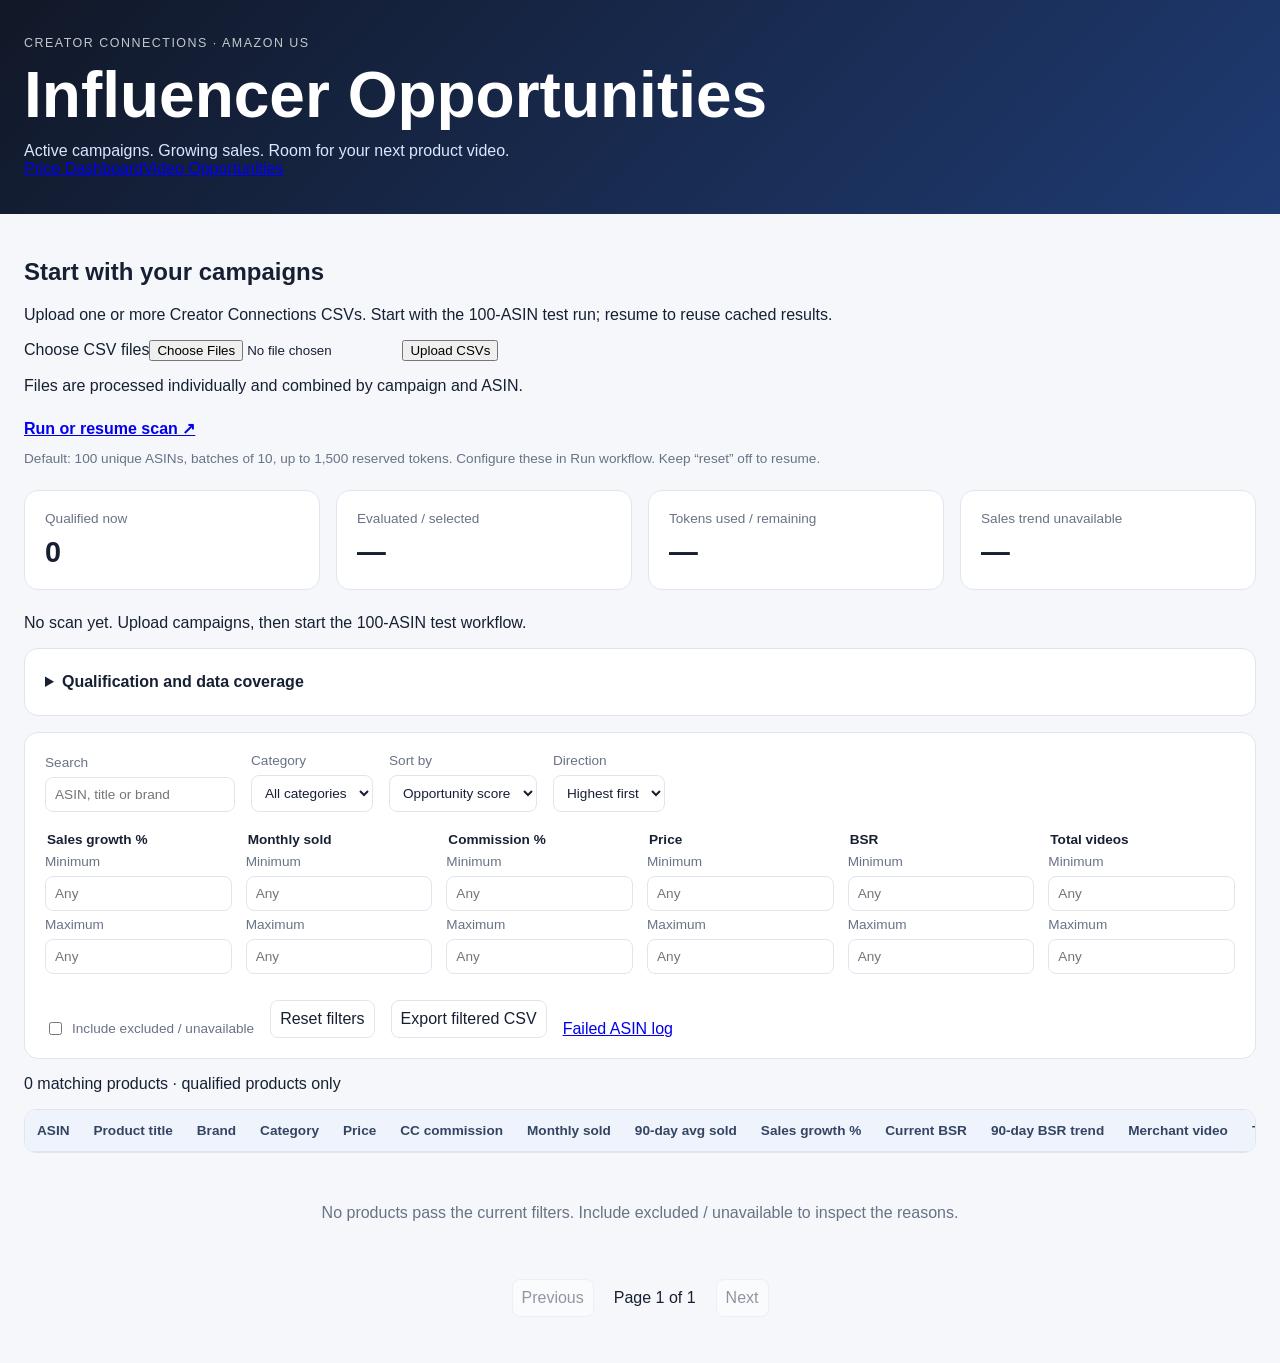
==== influencer-video-opportunities.html @ e337c371 "Add bounded Creator Connections influencer opportunity pipeline" ====
<!doctype html>
<html lang="en"><head><meta charset="utf-8"><meta name="viewport" content="width=device-width, initial-scale=1"><title>Influencer Opportunities | Keepa Dashboard</title><link rel="stylesheet" href="styles.css"><link rel="stylesheet" href="influencer.css"></head>
<body><header class="site-header"><p class="eyebrow">Creator Connections · Amazon US</p><h1>Influencer Opportunities</h1><p class="subtitle">Active campaigns. Growing sales. Room for your next product video.</p><nav class="page-nav" aria-label="Dashboard pages"><a href="index.html">Price Dashboard</a><a class="active" href="influencer-video-opportunities.html">Video Opportunities</a></nav></header>
<main class="container opportunity-container">
<section class="creator-upload"><div><h2>Start with your campaigns</h2><p>Upload one or more Creator Connections CSVs. Start with the 100-ASIN test run; resume to reuse cached results.</p></div>
<form id="creatorCsvUploadForm" class="creator-upload-form"><label class="creator-file-box" for="creatorCsvFile"><span id="creatorCsvFileName">Choose CSV files</span><input id="creatorCsvFile" type="file" accept=".csv,text/csv" multiple required></label><button class="creator-upload-button" type="submit">Upload CSVs</button></form>
<p id="creatorCsvUploadStatus" role="status">Files are processed individually and combined by campaign and ASIN.</p><a class="action-link" href="https://github.com/Mhhickma/Dashboard/actions/workflows/update-influencer-opportunities.yml" target="_blank" rel="noopener">Run or resume scan ↗</a><p class="small">Default: 100 unique ASINs, batches of 10, up to 1,500 reserved tokens. Configure these in Run workflow. Keep “reset” off to resume.</p></section>
<section class="opportunity-metrics" aria-label="Scan summary"><div><span>Qualified now</span><strong id="qualifiedCount">—</strong></div><div><span>Evaluated / selected</span><strong id="evaluatedCount">—</strong></div><div><span>Tokens used / remaining</span><strong id="tokenCount">—</strong></div><div><span>Sales trend unavailable</span><strong id="unavailableCount">—</strong></div></section>
<p id="scanStatus" role="status">Loading scan status…</p>
<details class="opportunity-note"><summary>Qualification and data coverage</summary><p>Every qualified row has an active campaign with commission ≥10%, is not apparel, has a merchant/brand/seller video and fewer than 5 observed videos, and has monthly sold ≥110% of its valid 90-day average. Missing sales history cannot pass. PPE and functional gear remain eligible.</p><p>Monthly sold is Amazon’s bracketed “bought in past month” metric, not exact units. The average uses a full 90-day time-weighted history. Video counts are Keepa-observed carousel/community counts after a successful refresh; Amazon-wide completeness is not guaranteed. Missing metadata is not zero.</p><p>Positive BSR trend means current rank is lower (better) than its historical average. It never substitutes for sales growth. Score ranks qualified rows only. Budget and slots belong to the best-commission campaign; open campaign details to compare all campaigns. Dates use UTC.</p></details>
<section class="opportunity-controls" aria-label="Filter opportunities"><div class="control-row"><label>Search<input id="opportunitySearch" type="search" placeholder="ASIN, title or brand"></label><label>Category<select id="categoryFilter"><option value="">All categories</option></select></label><label>Sort by<select id="opportunitySort"></select></label><label>Direction<select id="sortDirection"><option value="desc">Highest first</option><option value="asc">Lowest first</option></select></label></div><div id="numericFilters" class="numeric-filters"></div><div class="control-row"><label class="check-label"><input type="checkbox" id="showExcluded"> Include excluded / unavailable</label><button id="resetFilters" type="button">Reset filters</button><button id="exportCsv" type="button">Export filtered CSV</button><a href="data/influencer/failures.json" target="_blank" rel="noopener">Failed ASIN log</a></div></section>
<p id="resultCount" aria-live="polite"></p><div class="table-scroll" role="region" aria-label="Opportunity results" tabindex="0"><table><caption class="sr-only">Creator Connections product opportunities</caption><thead id="resultHead"></thead><tbody id="resultBody"></tbody></table></div><p id="emptyResults" class="opportunity-empty" hidden>No products pass the current filters. Include excluded / unavailable to inspect the reasons.</p><div class="pagination"><button id="previousPage" type="button">Previous</button><span id="pageLabel"></span><button id="nextPage" type="button">Next</button></div>
<dialog id="campaignDialog"><button id="closeCampaigns" type="button">Close</button><h2>Campaign details</h2><div id="campaignDetails"></div></dialog></main><script src="creator-upload.js"></script><script src="influencer-opportunities.js"></script></body></html>
---- styles.css ----
:root {
  color-scheme: light;
  --bg: #f5f7fb;
  --card: #ffffff;
  --text: #172033;
  --muted: #687386;
  --border: #dfe5ef;
  --accent: #1f6feb;
  --accent-dark: #174ea6;
  --good: #137333;
  --danger: #b42318;
  --warning: #92400e;
}

* {
  box-sizing: border-box;
}

body {
  margin: 0;
  font-family: Arial, Helvetica, sans-serif;
  background: var(--bg);
  color: var(--text);
}

.site-header {
  background: linear-gradient(135deg, #111827, #1f3b73);
  color: white;
  padding: 36px 24px;
}

.site-header h1 {
  margin: 0;
  font-size: clamp(2rem, 5vw, 4rem);
}

.eyebrow {
  margin: 0 0 8px;
  text-transform: uppercase;
  letter-spacing: 0.12em;
  font-size: 0.78rem;
  opacity: 0.75;
}

.subtitle {
  margin: 10px 0 0;
  color: #dbe7ff;
}

.container {
  max-width: 1200px;
  margin: 0 auto;
  padding: 24px;
}

.toolbar {
  display: flex;
  justify-content: space-between;
  gap: 16px;
  align-items: center;
  background: var(--card);
  border: 1px solid var(--border);
  border-radius: 18px;
  padding: 16px;
  box-shadow: 0 8px 24px rgba(17, 24, 39, 0.08);
  margin-bottom: 24px;
}

.toolbar p {
  margin: 4px 0 0;
  color: var(--muted);
  font-size: 0.95rem;
}

.toolbar-controls {
  display: flex;
  align-items: center;
  justify-content: flex-end;
  gap: 12px;
  flex-wrap: wrap;
}

.sort-control {
  display: flex;
  align-items: center;
  gap: 8px;
  color: var(--muted);
  font-size: 0.9rem;
  font-weight: 700;
}

select,
input[type="search"] {
  padding: 12px 14px;
  border: 1px solid var(--border);
  border-radius: 999px;
  font-size: 1rem;
  background: white;
  color: var(--text);
}

input[type="search"] {
  width: min(360px, 100%);
}

.card-grid {
  display: grid;
  grid-template-columns: repeat(auto-fill, minmax(280px, 1fr));
  gap: 20px;
}

.card {
  background: var(--card);
  border: 1px solid var(--border);
  border-radius: 20px;
  overflow: hidden;
  box-shadow: 0 8px 24px rgba(17, 24, 39, 0.08);
  display: flex;
  flex-direction: column;
}

.image-wrap {
  position: relative;
  background: #f0f3f9;
  height: 190px;
  display: flex;
  align-items: center;
  justify-content: center;
  padding: 14px;
  text-decoration: none;
  color: var(--muted);
}

.image-wrap img {
  max-width: 96%;
  max-height: 165px;
  object-fit: contain;
  position: relative;
  z-index: 2;
  mix-blend-mode: multiply;
}

.image-placeholder {
  position: absolute;
  inset: 0;
  display: flex;
  flex-direction: column;
  align-items: center;
  justify-content: center;
  gap: 6px;
  padding: 20px;
  text-align: center;
  color: var(--muted);
}

.image-wrap:not(.image-missing) img + .image-placeholder {
  display: none;
}

.image-placeholder span {
  font-weight: 700;
}

.image-placeholder small {
  font-size: 0.8rem;
}

.card-body {
  padding: 16px;
  display: flex;
  flex-direction: column;
  gap: 12px;
  flex: 1;
}

.card-top-row {
  display: flex;
  align-items: flex-start;
  justify-content: space-between;
  gap: 8px;
}

.card-actions {
  display: flex;
  flex-direction: column;
  gap: 6px;
  align-items: flex-end;
}

.card h2 {
  font-size: 1rem;
  line-height: 1.35;
  margin: 0;
}

.asin {
  color: var(--muted);
  font-size: 0.88rem;
}

.price-row {
  display: grid;
  grid-template-columns: 1fr 1fr;
  gap: 10px;
}

.price-box {
  background: #f7f9fc;
  border: 1px solid var(--border);
  border-radius: 14px;
  padding: 10px;
}

.price-box span {
  display: block;
  color: var(--muted);
  font-size: 0.78rem;
  margin-bottom: 4px;
}

.price-box strong {
  font-size: 1.1rem;
}

.badge {
  display: inline-flex;
  align-items: center;
  width: fit-content;
  border-radius: 999px;
  padding: 7px 10px;
  background: #e6f4ea;
  color: var(--good);
  font-weight: 700;
  font-size: 0.9rem;
}

.deal-time {
  display: flex;
  justify-content: space-between;
  gap: 8px;
  color: var(--muted);
  font-size: 0.82rem;
}

button {
  font-family: inherit;
}

.hide-card,
.remove-card,
.reset-hidden,
.copy-remove,
.clear-remove {
  border: 1px solid var(--border);
  border-radius: 999px;
  padding: 6px 10px;
  background: white;
  color: var(--muted);
  font-weight: 700;
  cursor: pointer;
  font-size: 0.78rem;
  white-space: nowrap;
}

.hide-card:hover,
.reset-hidden:hover,
.copy-remove:hover,
.clear-remove:hover {
  background: #f7f9fc;
  color: var(--text);
}

.remove-card {
  border-color: #fecaca;
  color: var(--danger);
}

.remove-card:hover {
  background: #fef2f2;
}

.copy-remove {
  border-color: #fed7aa;
  color: var(--warning);
}

.clear-remove {
  color: var(--danger);
}

.count-note {
  color: var(--muted);
  font-size: 0.85rem;
  margin-left: 8px;
}

.button {
  display: block;
  text-align: center;
  text-decoration: none;
  border-radius: 14px;
  padding: 12px;
  background: var(--accent);
  color: white;
  font-weight: 700;
  margin-top: auto;
}

.button:hover {
  background: var(--accent-dark);
}

.empty {
  text-align: center;
  background: var(--card);
  border: 1px solid var(--border);
  border-radius: 20px;
  padding: 32px;
}

@media (max-width: 700px) {
  .toolbar {
    align-items: stretch;
    flex-direction: column;
  }

  .toolbar-controls {
    align-items: stretch;
    justify-content: flex-start;
    flex-direction: column;
  }

  .sort-control {
    align-items: stretch;
    flex-direction: column;
  }

  input[type="search"],
  select {
    width: 100%;
  }

  .image-wrap {
    height: 175px;
  }

  .image-wrap img {
    max-height: 150px;
  }

  .card-top-row {
    flex-direction: column;
  }

  .card-actions {
    flex-direction: row;
    align-items: center;
  }
}
---- influencer.css ----
.opportunity-container{max-width:1700px}.opportunity-metrics{display:grid;grid-template-columns:repeat(4,1fr);gap:16px;margin:24px 0}.opportunity-metrics>div,.opportunity-controls,.opportunity-note{background:var(--card);border:1px solid var(--border);border-radius:14px;padding:20px}.opportunity-metrics span{display:block;color:var(--muted);font-size:.85rem}.opportunity-metrics strong{display:block;font-size:1.8rem;margin-top:10px}.opportunity-note{margin:16px 0;line-height:1.6}.opportunity-note summary{cursor:pointer;font-weight:bold}.control-row{display:flex;gap:16px;flex-wrap:wrap;align-items:end}.opportunity-controls label{display:flex;flex-direction:column;gap:7px;font-size:.85rem;color:var(--muted)}.opportunity-controls input,.opportunity-controls select,.opportunity-controls button,.pagination button,dialog button{border:1px solid var(--border);border-radius:8px;padding:9px;background:white;color:var(--text);font:inherit}.opportunity-controls select{max-width:300px}.numeric-filters{display:grid;grid-template-columns:repeat(6,1fr);gap:14px;margin:20px 0}.numeric-filters fieldset{border:0;padding:0;margin:0;min-width:0}.numeric-filters legend{font-size:.85rem;font-weight:bold;margin-bottom:7px}.numeric-filters input{width:100%;margin-bottom:6px}.opportunity-controls .check-label{flex-direction:row;align-items:center}.table-scroll{overflow:auto;border:1px solid var(--border);border-radius:12px;background:white}table{border-collapse:collapse;width:100%;font-size:.85rem}th,td{padding:13px 12px;text-align:left;border-bottom:1px solid var(--border);white-space:nowrap}th{background:#eef3fc;position:sticky;top:0;color:#344563}td.title-cell{min-width:220px;max-width:320px;white-space:normal;line-height:1.4}td.category-cell{max-width:240px;white-space:normal}.qualified-badge{color:var(--good);font-weight:bold}.excluded-badge{color:var(--warning)}.pagination{display:flex;justify-content:center;align-items:center;gap:20px;margin:22px}.opportunity-empty{text-align:center;padding:35px;color:var(--muted)}.action-link{display:inline-block;margin-top:8px;font-weight:bold}.small{font-size:.85rem;color:var(--muted)}dialog{max-width:900px;width:90vw;max-height:85vh;border:1px solid var(--border);border-radius:16px;padding:24px}dialog::backdrop{background:#17203388}dialog article{border-top:1px solid var(--border);padding:16px 0}dialog dl{display:grid;grid-template-columns:180px 1fr;gap:8px}dialog dd{margin:0;overflow-wrap:anywhere}button{cursor:pointer}button:disabled{opacity:.45;cursor:default}:focus-visible{outline:3px solid #1f6feb;outline-offset:3px}.sr-only{position:absolute;width:1px;height:1px;overflow:hidden;clip:rect(0,0,0,0)}@media(max-width:900px){.opportunity-metrics{grid-template-columns:repeat(2,1fr)}.numeric-filters{grid-template-columns:repeat(3,1fr)}.opportunity-container{padding:16px}}@media(max-width:520px){.opportunity-metrics strong{font-size:1.3rem}.numeric-filters{grid-template-columns:repeat(2,1fr)}.control-row>label{width:100%}.opportunity-controls select{max-width:100%}}

.table-scroll{max-height:70vh}th:first-child,td:first-child{position:sticky;left:0;background:white;z-index:1}th:first-child{background:#eef3fc;z-index:2}
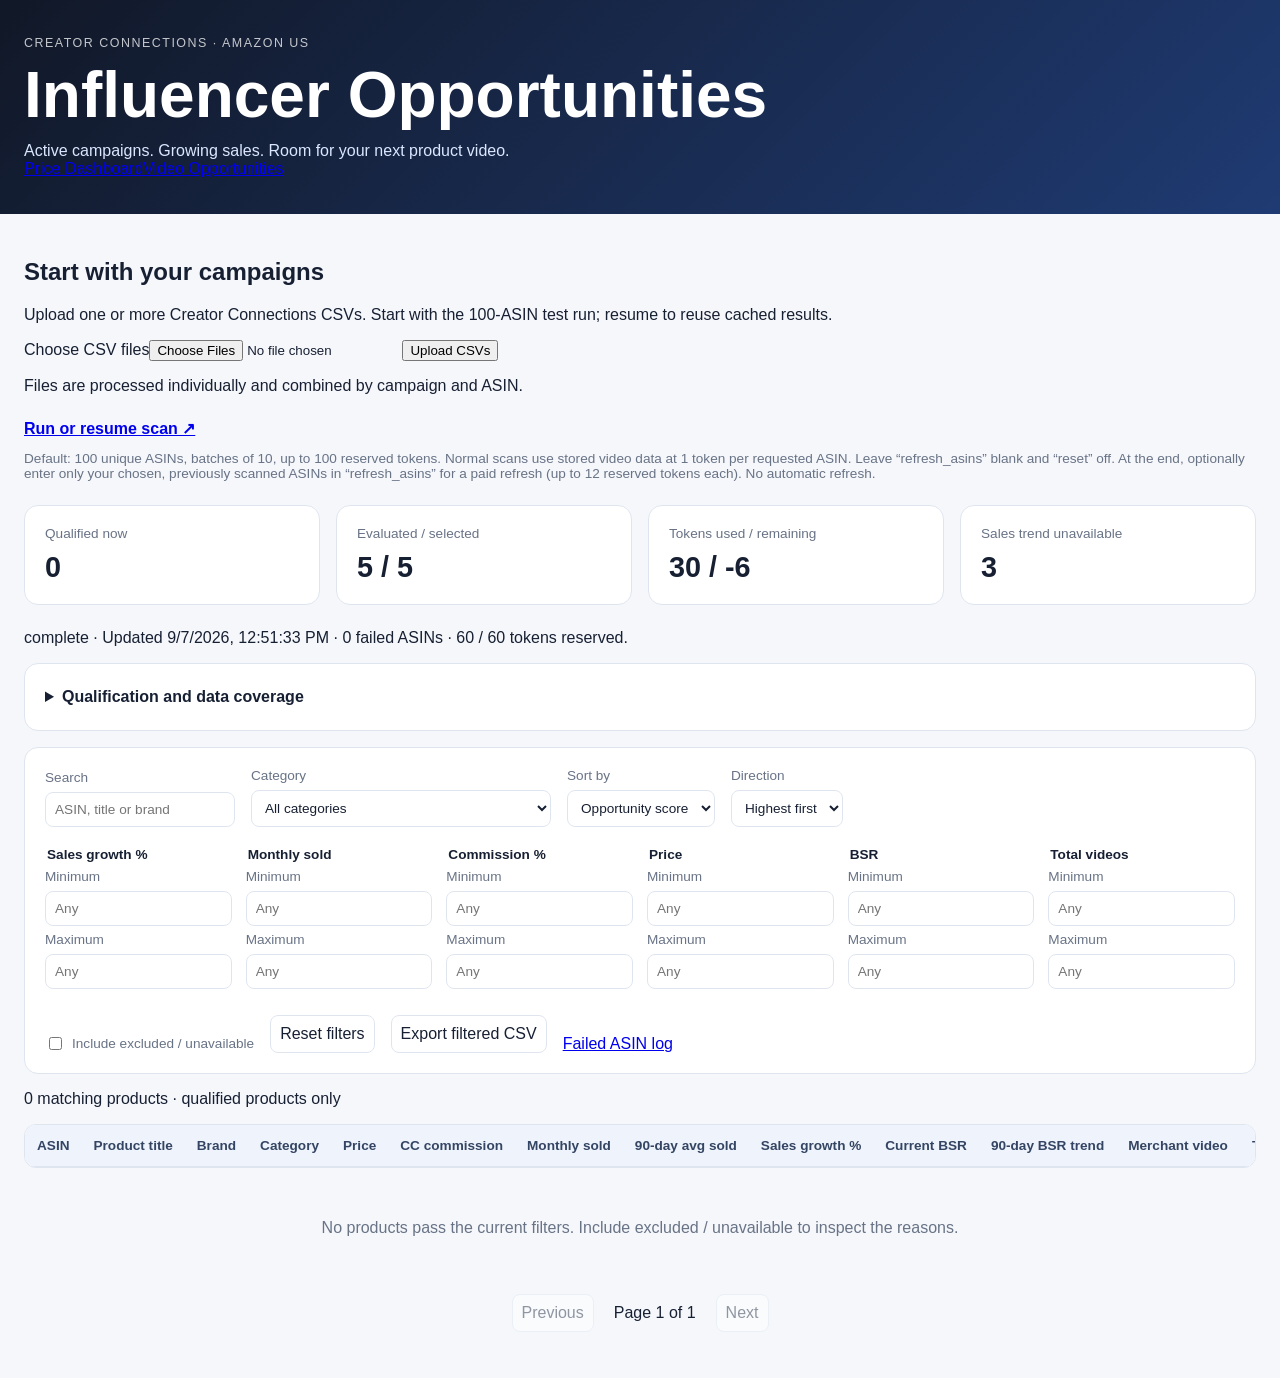
==== commit 1d5dcbd8: "Use stored video data by default and require explicit ASINs for final refresh" ====
--- a/influencer-video-opportunities.html
+++ b/influencer-video-opportunities.html
@@ -4,10 +4,10 @@
 <main class="container opportunity-container">
 <section class="creator-upload"><div><h2>Start with your campaigns</h2><p>Upload one or more Creator Connections CSVs. Start with the 100-ASIN test run; resume to reuse cached results.</p></div>
 <form id="creatorCsvUploadForm" class="creator-upload-form"><label class="creator-file-box" for="creatorCsvFile"><span id="creatorCsvFileName">Choose CSV files</span><input id="creatorCsvFile" type="file" accept=".csv,text/csv" multiple required></label><button class="creator-upload-button" type="submit">Upload CSVs</button></form>
-<p id="creatorCsvUploadStatus" role="status">Files are processed individually and combined by campaign and ASIN.</p><a class="action-link" href="https://github.com/Mhhickma/Dashboard/actions/workflows/update-influencer-opportunities.yml" target="_blank" rel="noopener">Run or resume scan ↗</a><p class="small">Default: 100 unique ASINs, batches of 10, up to 1,500 reserved tokens. Configure these in Run workflow. Keep “reset” off to resume.</p></section>
+<p id="creatorCsvUploadStatus" role="status">Files are processed individually and combined by campaign and ASIN.</p><a class="action-link" href="https://github.com/Mhhickma/Dashboard/actions/workflows/update-influencer-opportunities.yml" target="_blank" rel="noopener">Run or resume scan ↗</a><p class="small">Default: 100 unique ASINs, batches of 10, up to 100 reserved tokens. Normal scans use stored video data at 1 token per requested ASIN. Leave “refresh_asins” blank and “reset” off. At the end, optionally enter only your chosen, previously scanned ASINs in “refresh_asins” for a paid refresh (up to 12 reserved tokens each). No automatic refresh.</p></section>
 <section class="opportunity-metrics" aria-label="Scan summary"><div><span>Qualified now</span><strong id="qualifiedCount">—</strong></div><div><span>Evaluated / selected</span><strong id="evaluatedCount">—</strong></div><div><span>Tokens used / remaining</span><strong id="tokenCount">—</strong></div><div><span>Sales trend unavailable</span><strong id="unavailableCount">—</strong></div></section>
 <p id="scanStatus" role="status">Loading scan status…</p>
-<details class="opportunity-note"><summary>Qualification and data coverage</summary><p>Every qualified row has an active campaign with commission ≥10%, is not apparel, has a merchant/brand/seller video and fewer than 5 observed videos, and has monthly sold ≥110% of its valid 90-day average. Missing sales history cannot pass. PPE and functional gear remain eligible.</p><p>Monthly sold is Amazon’s bracketed “bought in past month” metric, not exact units. The average uses a full 90-day time-weighted history. Video counts are Keepa-observed carousel/community counts after a successful refresh; Amazon-wide completeness is not guaranteed. Missing metadata is not zero.</p><p>Positive BSR trend means current rank is lower (better) than its historical average. It never substitutes for sales growth. Score ranks qualified rows only. Budget and slots belong to the best-commission campaign; open campaign details to compare all campaigns. Dates use UTC.</p></details>
+<details class="opportunity-note"><summary>Qualification and data coverage</summary><p>Every qualified row has an active campaign with commission ≥10%, is not apparel, has a merchant/brand/seller video and fewer than 5 observed videos, and has monthly sold ≥110% of its valid 90-day average. Missing sales history cannot pass. PPE and functional gear remain eligible.</p><p>Monthly sold is Amazon’s bracketed “bought in past month” metric, not exact units. The average uses a full 90-day time-weighted history. Video counts are Keepa-observed carousel/community counts from stored metadata unless you explicitly request a final refresh; Amazon-wide completeness is not guaranteed. Missing metadata is not zero.</p><p>Positive BSR trend means current rank is lower (better) than its historical average. It never substitutes for sales growth. Score ranks qualified rows only. Budget and slots belong to the best-commission campaign; open campaign details to compare all campaigns. Dates use UTC.</p></details>
 <section class="opportunity-controls" aria-label="Filter opportunities"><div class="control-row"><label>Search<input id="opportunitySearch" type="search" placeholder="ASIN, title or brand"></label><label>Category<select id="categoryFilter"><option value="">All categories</option></select></label><label>Sort by<select id="opportunitySort"></select></label><label>Direction<select id="sortDirection"><option value="desc">Highest first</option><option value="asc">Lowest first</option></select></label></div><div id="numericFilters" class="numeric-filters"></div><div class="control-row"><label class="check-label"><input type="checkbox" id="showExcluded"> Include excluded / unavailable</label><button id="resetFilters" type="button">Reset filters</button><button id="exportCsv" type="button">Export filtered CSV</button><a href="data/influencer/failures.json" target="_blank" rel="noopener">Failed ASIN log</a></div></section>
 <p id="resultCount" aria-live="polite"></p><div class="table-scroll" role="region" aria-label="Opportunity results" tabindex="0"><table><caption class="sr-only">Creator Connections product opportunities</caption><thead id="resultHead"></thead><tbody id="resultBody"></tbody></table></div><p id="emptyResults" class="opportunity-empty" hidden>No products pass the current filters. Include excluded / unavailable to inspect the reasons.</p><div class="pagination"><button id="previousPage" type="button">Previous</button><span id="pageLabel"></span><button id="nextPage" type="button">Next</button></div>
 <dialog id="campaignDialog"><button id="closeCampaigns" type="button">Close</button><h2>Campaign details</h2><div id="campaignDetails"></div></dialog></main><script src="creator-upload.js"></script><script src="influencer-opportunities.js"></script></body></html>
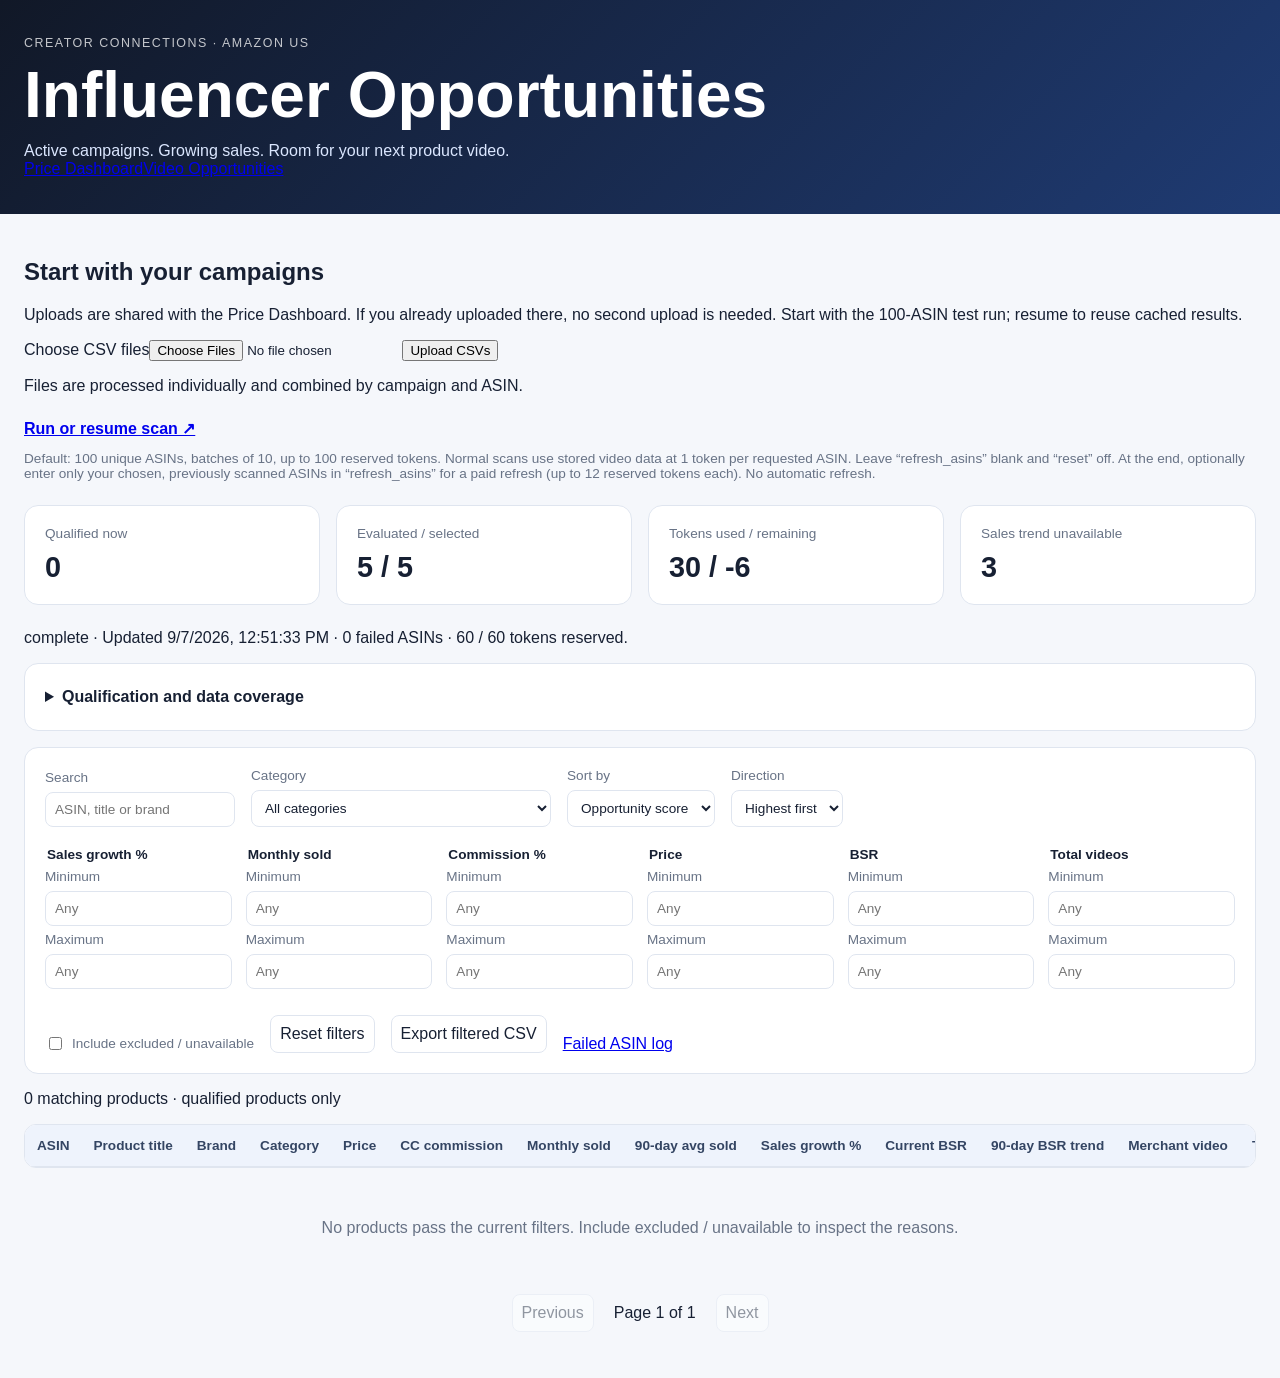
==== commit 7764668d: "Share all uploaded campaign CSVs across price and video scans" ====
--- a/influencer-video-opportunities.html
+++ b/influencer-video-opportunities.html
@@ -2,7 +2,7 @@
 <html lang="en"><head><meta charset="utf-8"><meta name="viewport" content="width=device-width, initial-scale=1"><title>Influencer Opportunities | Keepa Dashboard</title><link rel="stylesheet" href="styles.css"><link rel="stylesheet" href="influencer.css"></head>
 <body><header class="site-header"><p class="eyebrow">Creator Connections · Amazon US</p><h1>Influencer Opportunities</h1><p class="subtitle">Active campaigns. Growing sales. Room for your next product video.</p><nav class="page-nav" aria-label="Dashboard pages"><a href="index.html">Price Dashboard</a><a class="active" href="influencer-video-opportunities.html">Video Opportunities</a></nav></header>
 <main class="container opportunity-container">
-<section class="creator-upload"><div><h2>Start with your campaigns</h2><p>Upload one or more Creator Connections CSVs. Start with the 100-ASIN test run; resume to reuse cached results.</p></div>
+<section class="creator-upload"><div><h2>Start with your campaigns</h2><p>Uploads are shared with the Price Dashboard. If you already uploaded there, no second upload is needed. Start with the 100-ASIN test run; resume to reuse cached results.</p></div>
 <form id="creatorCsvUploadForm" class="creator-upload-form"><label class="creator-file-box" for="creatorCsvFile"><span id="creatorCsvFileName">Choose CSV files</span><input id="creatorCsvFile" type="file" accept=".csv,text/csv" multiple required></label><button class="creator-upload-button" type="submit">Upload CSVs</button></form>
 <p id="creatorCsvUploadStatus" role="status">Files are processed individually and combined by campaign and ASIN.</p><a class="action-link" href="https://github.com/Mhhickma/Dashboard/actions/workflows/update-influencer-opportunities.yml" target="_blank" rel="noopener">Run or resume scan ↗</a><p class="small">Default: 100 unique ASINs, batches of 10, up to 100 reserved tokens. Normal scans use stored video data at 1 token per requested ASIN. Leave “refresh_asins” blank and “reset” off. At the end, optionally enter only your chosen, previously scanned ASINs in “refresh_asins” for a paid refresh (up to 12 reserved tokens each). No automatic refresh.</p></section>
 <section class="opportunity-metrics" aria-label="Scan summary"><div><span>Qualified now</span><strong id="qualifiedCount">—</strong></div><div><span>Evaluated / selected</span><strong id="evaluatedCount">—</strong></div><div><span>Tokens used / remaining</span><strong id="tokenCount">—</strong></div><div><span>Sales trend unavailable</span><strong id="unavailableCount">—</strong></div></section>
